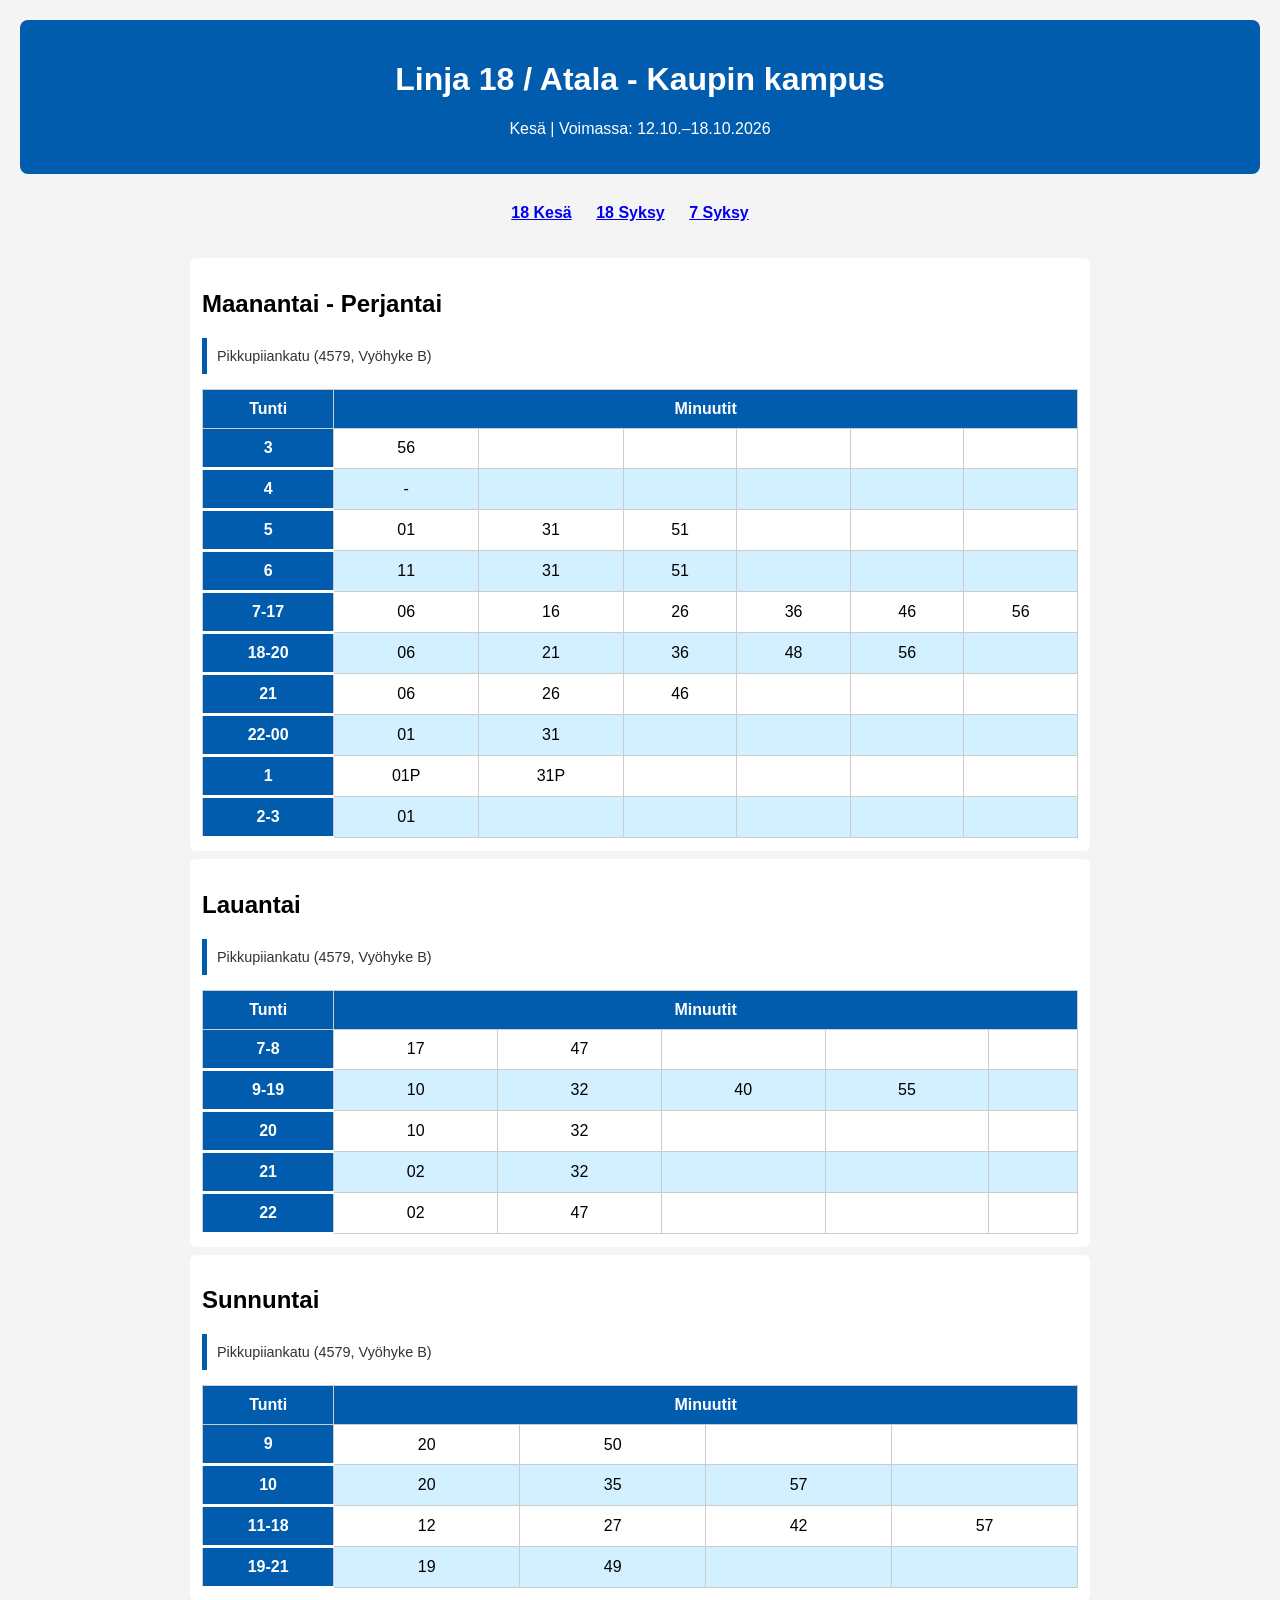
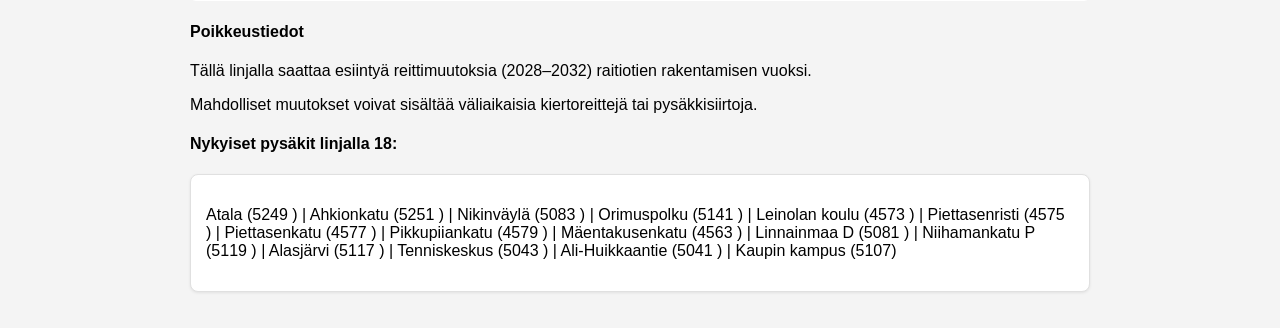
==== index.html @ 0ae75b6c "Update schedule dates and navigation links in index.html Updated the validity date for the schedule " ====
<!DOCTYPE html>
<html lang="fi">
<head>
    <meta charset="UTF-8">
    <meta name="viewport" content="width=device-width, initial-scale=1.0">
    <title>Linja-aikataulu</title>

    <link rel="stylesheet" href="styles.css">
    <link rel="stylesheet" href="print.css" media="print">
</head>

<body>

<header class="linja-otsikko">
    <h1>Linja 18 / Atala - Kaupin kampus</h1>
    <p>Kesä | Voimassa: 12.10.–18.10.2026</p>
</header>

<nav style="text-align:center; margin-bottom:20px;">
    <a href="/Aikataulut/Syysloma/" style="margin-right:20px; font-weight:bold;">18 Kesä</a>
    <a href="/Aikataulut/Syksy/" style="margin-right:20px; font-weight:bold;">18 Syksy</a>
    <a href="/Aikataulut/Linja7/" style="margin-right:20px; font-weight:bold;">7 Syksy</a>
</nav>

<main class="aikataulu-kontti">

    <section class="paiva-osio">
        <h2>Maanantai - Perjantai</h2>
        <div class="preview-box">Pikkupiiankatu (4579, Vyöhyke B)</div>
        <table id="arkipaivat-table"></table>
    </section>

    <section class="paiva-osio">
        <h2>Lauantai</h2>
        <div class="preview-box">Pikkupiiankatu (4579, Vyöhyke B)</div>
        <table id="lauantai-table"></table>
    </section>

    <section class="paiva-osio">
        <h2>Sunnuntai</h2>
        <div class="preview-box">Pikkupiiankatu (4579, Vyöhyke B)</div>
        <table id="sunnuntai-table"></table>
    </section>

    <section class="poikkeustiedot">
        <h4>Poikkeustiedot</h4>
        <p>Tällä linjalla saattaa esiintyä reittimuutoksia (2028–2032) raitiotien rakentamisen vuoksi.</p>
        <p>Mahdolliset muutokset voivat sisältää väliaikaisia kiertoreittejä tai pysäkkisiirtoja.</p>

        <h4>Nykyiset pysäkit linjalla 18:</h4>
        <div id="pysakki-lista"></div>
    </section>

</main>

<script src="script.js"></script>
</body>
</html>
---- styles.css ----
/* ------------------------------
   Värit ja perusasetukset
--------------------------------*/
:root {
  --dark-blue: #015CAD;
  --white: #ffffff;
  --black: #000000;
  --gray-bg: #f4f4f4;
}

body {
  font-family: 'Inter', sans-serif;
  margin: 0;
  padding: 20px;
  background-color: var(--gray-bg);
}

/* ------------------------------
   Print-painikkeet
--------------------------------*/
.print-buttons {
    margin-bottom: 20px;
    text-align: center;
}

.print-buttons button {
    background-color: var(--dark-blue);
    color: var(--white);
    border: none;
    padding: 10px 18px;
    margin: 5px;
    border-radius: 6px;
    font-size: 15px;
    cursor: pointer;
}

.print-buttons button:hover {
    background-color: #014a8a;
}

/* ------------------------------
   Otsikkopalkki
--------------------------------*/
.linja-otsikko {
  background-color: var(--dark-blue);
  color: var(--white);
  padding: 20px;
  text-align: center;
  border-radius: 8px;
  margin-bottom: 30px;
}

/* ------------------------------
   Esikatselulaatikko
--------------------------------*/
.preview-box {
  background: #fff;
  padding: 10px;
  border-left: 5px solid var(--dark-blue);
  margin-bottom: 15px;
  font-size: 0.9rem;
  color: #333;
}

/* ------------------------------
   Taulukon yleiset tyylit
--------------------------------*/
table {
  width: 100%;
  border-collapse: collapse;
  margin-top: 10px;
}

th, td {
  padding: 10px;
  text-align: center;
  border: 1px solid #ccc;
}

th {
  background-color: var(--dark-blue);
  color: var(--white);
  font-weight: bold;
}

/* Vuorotteluvärit */
tbody tr:nth-child(odd) td.minuutti-solu {
  background-color: #FFFFFF;
}

tbody tr:nth-child(even) td.minuutti-solu {
  background-color: #D2F0FF;
}

/* ------------------------------
   Taulukon solut
--------------------------------*/
td.tunti-solu {
  background-color: var(--dark-blue);
  color: var(--white);
  font-weight: bold;
  width: 15%;
  border-bottom: 3px solid var(--white);
}

td.minuutti-solu {
  background-color: var(--white);
  color: var(--black);
}

/* ------------------------------
   P-laatikko
--------------------------------*/
.p-laatikko {
  display: inline-block;
  background-color: #ffffff;
  color: #000000;
  border: 2px solid #ffffff;
  padding: 2px 6px;
  font-weight: bold;
  border-radius: 4px;
  margin-right: 8px;
}

/* ------------------------------
   Seliteteksti
--------------------------------*/
.seliteteksti {
  margin-top: 10px;
  font-size: 0.9rem;
  color: #000000;
  background-color: #ffffff;
  padding: 5px 0;
  text-align: left;
}

/* ------------------------------
   Layout-kontit
--------------------------------*/
.aikataulu-kontti {
  max-width: 900px;
  margin: 0 auto;
  padding: 16px;
}

.paiva-osio {
  margin-bottom: 8px;
  background: #ffffff;
  border-radius: 6px;
  padding: 12px;
}

/* ------------------------------
   Pysäkkilista
--------------------------------*/
#pysakki-lista {
    background: #ffffff;
    padding: 15px;
    border-radius: 8px;
    margin-top: 20px;
    border: 1px solid #e0e0e0;
    box-shadow: 0 1px 3px rgba(0,0,0,0.08);
}

#pysakki-lista h4 {
    font-size: 18px;
    font-weight: 600;
---- print.css ----
/* ------------------------------
   A4-sivun asetukset
--------------------------------*/
@page {
    size: A4 portrait;
    margin: 10mm;
}

/* ------------------------------
   Yleiset tulostusasetukset
--------------------------------*/
body {
    background: none !important;
    margin: 0;
    padding: 0;
    width: 100%;
    -webkit-print-color-adjust: exact;
    print-color-adjust: exact;
}

/* Piilota navigaatio ja print-painikkeet tulostuksessa */
nav,
.print-buttons {
    display: none !important;
}

/* ------------------------------
   Taulukot: estä katkeaminen
--------------------------------*/
table, thead, tbody, tr, td, th {
    page-break-inside: avoid !important;
}

/* ------------------------------
   Päiväosiot: aloita uusi sivu
--------------------------------*/
.paiva-osio {
    page-break-before: auto !important;
    page-break-inside: avoid !important;
}

/* ------------------------------
   Poikkeustiedot + pysäkkilista
--------------------------------*/
.poikkeustiedot,
#pysakki-lista {
    page-break-inside: avoid !important;
}

/* ------------------------------
   Otsikkopalkki tulostuksessa
--------------------------------*/
.linja-otsikko {
    background-color: var(--dark-blue) !important;
    color: var(--white) !important;
    page-break-inside: avoid !important;
}


/* ------------------------------
   Fonttikoot tulostukseen
--------------------------------*/
body, table, th, td {
    font-size: 12pt;
}

th, td {
    padding: 6px 8px;
}
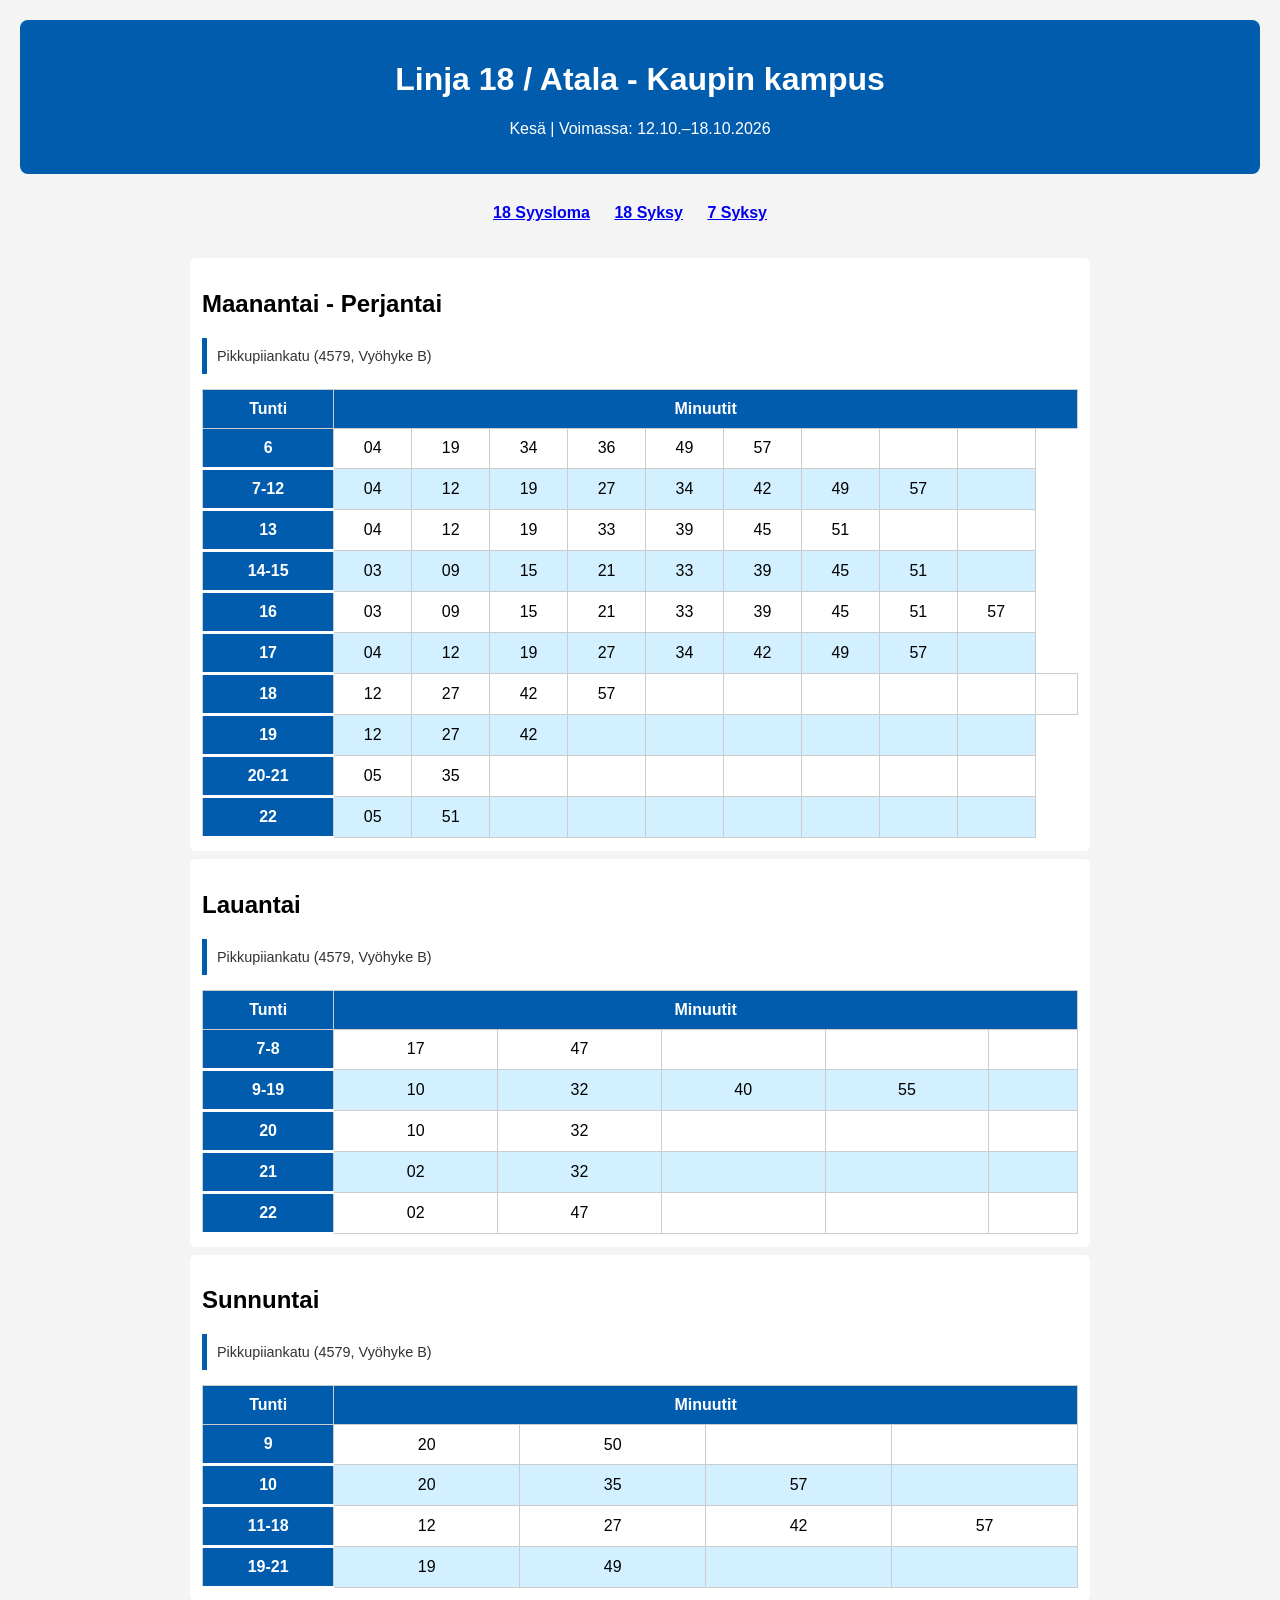
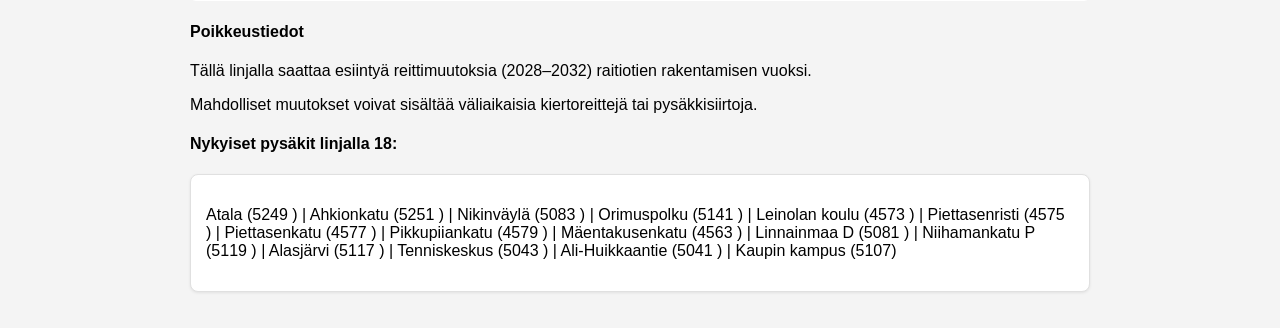
==== commit b849493a: "Fix HTML encoding issues in index.html" ====
--- a/index.html
+++ b/index.html
@@ -17,7 +17,7 @@
 </header>
 
 <nav style="text-align:center; margin-bottom:20px;">
-    <a href="/Aikataulut/Syysloma/" style="margin-right:20px; font-weight:bold;">18 Kesä</a>
+    <a href="/Aikataulut/Syysloma/" style="margin-right:20px; font-weight:bold;">18 Syysloma</a>
     <a href="/Aikataulut/Syksy/" style="margin-right:20px; font-weight:bold;">18 Syksy</a>
     <a href="/Aikataulut/Linja7/" style="margin-right:20px; font-weight:bold;">7 Syksy</a>
 </nav>
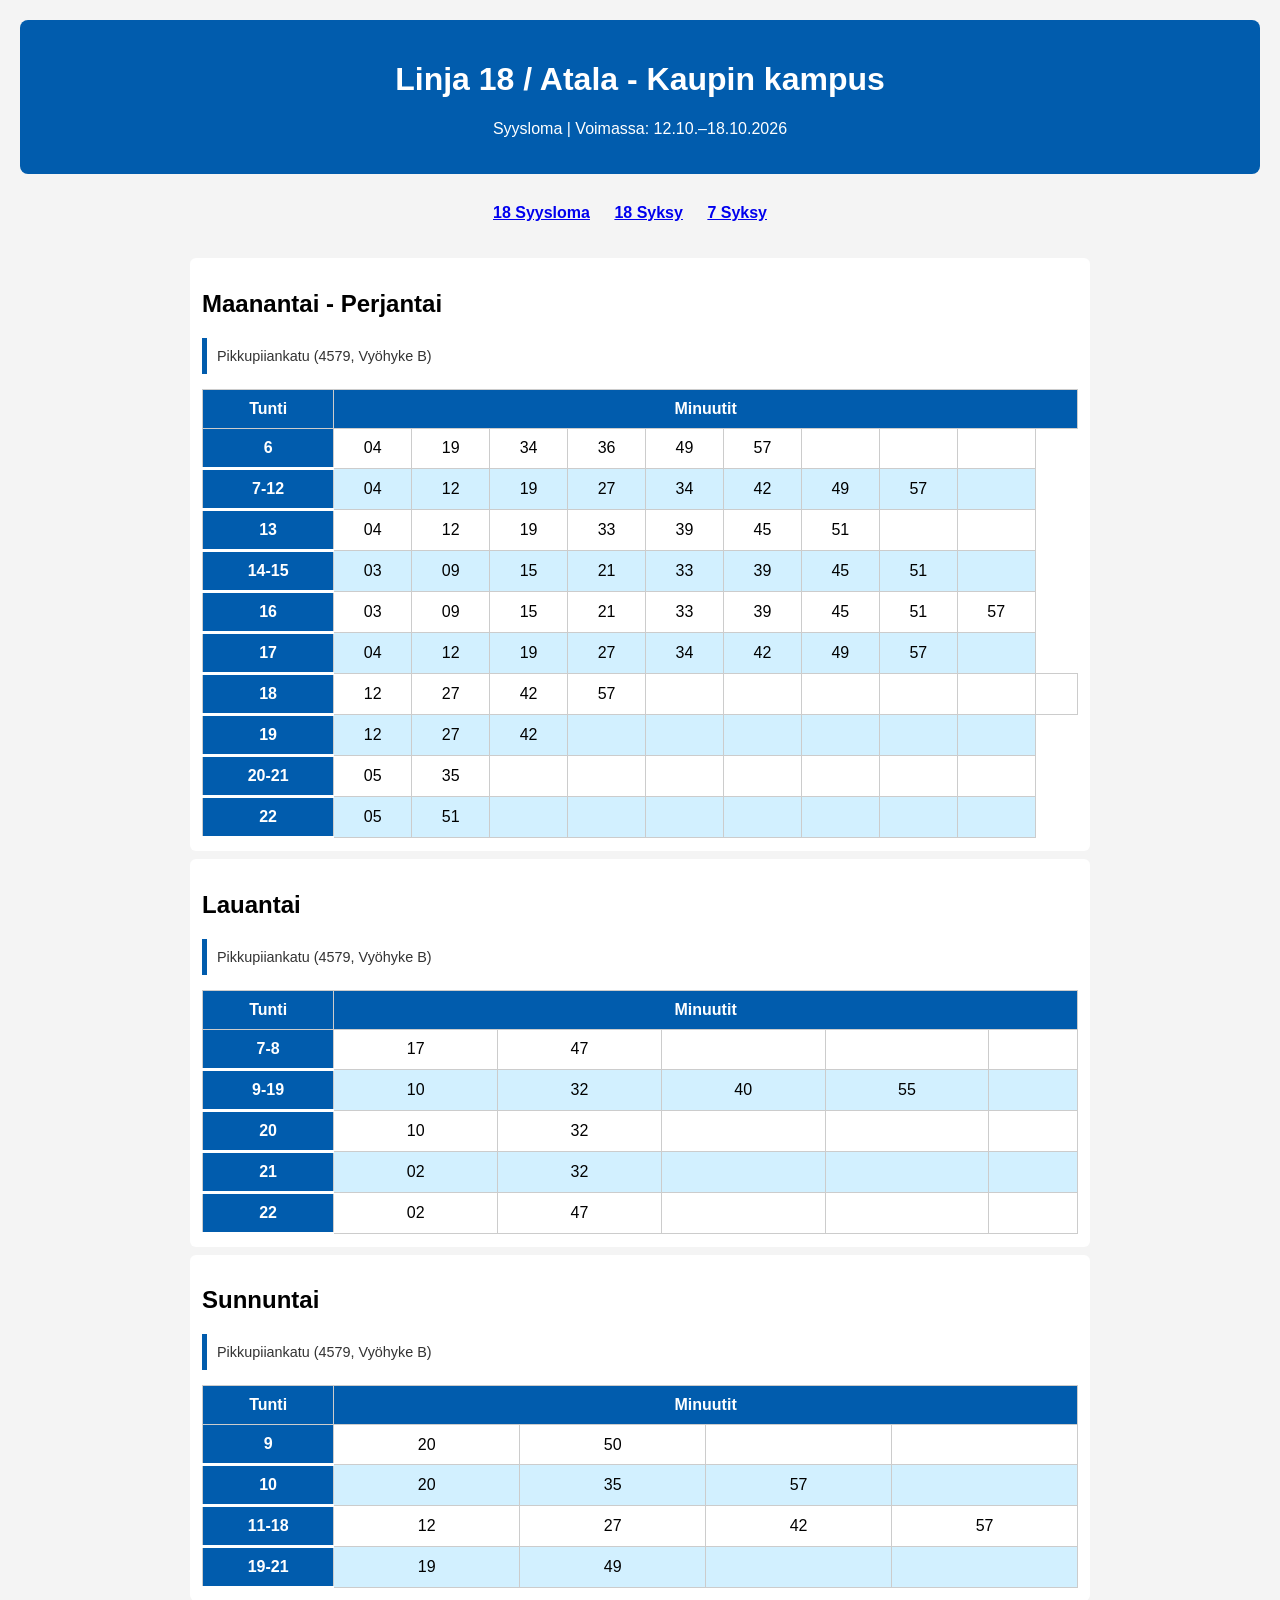
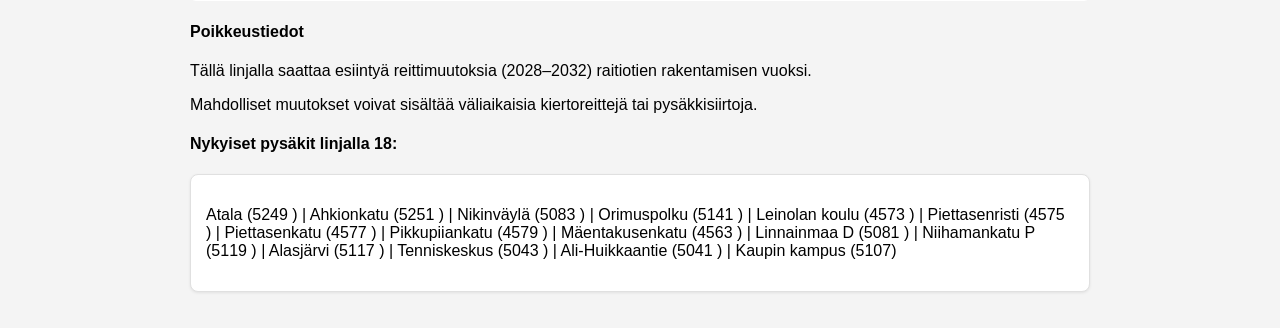
==== commit fc704567: "Update index.html" ====
--- a/index.html
+++ b/index.html
@@ -13,7 +13,7 @@
 
 <header class="linja-otsikko">
     <h1>Linja 18 / Atala - Kaupin kampus</h1>
-    <p>Kesä | Voimassa: 12.10.–18.10.2026</p>
+    <p>Syysloma | Voimassa: 12.10.–18.10.2026</p>
 </header>
 
 <nav style="text-align:center; margin-bottom:20px;">
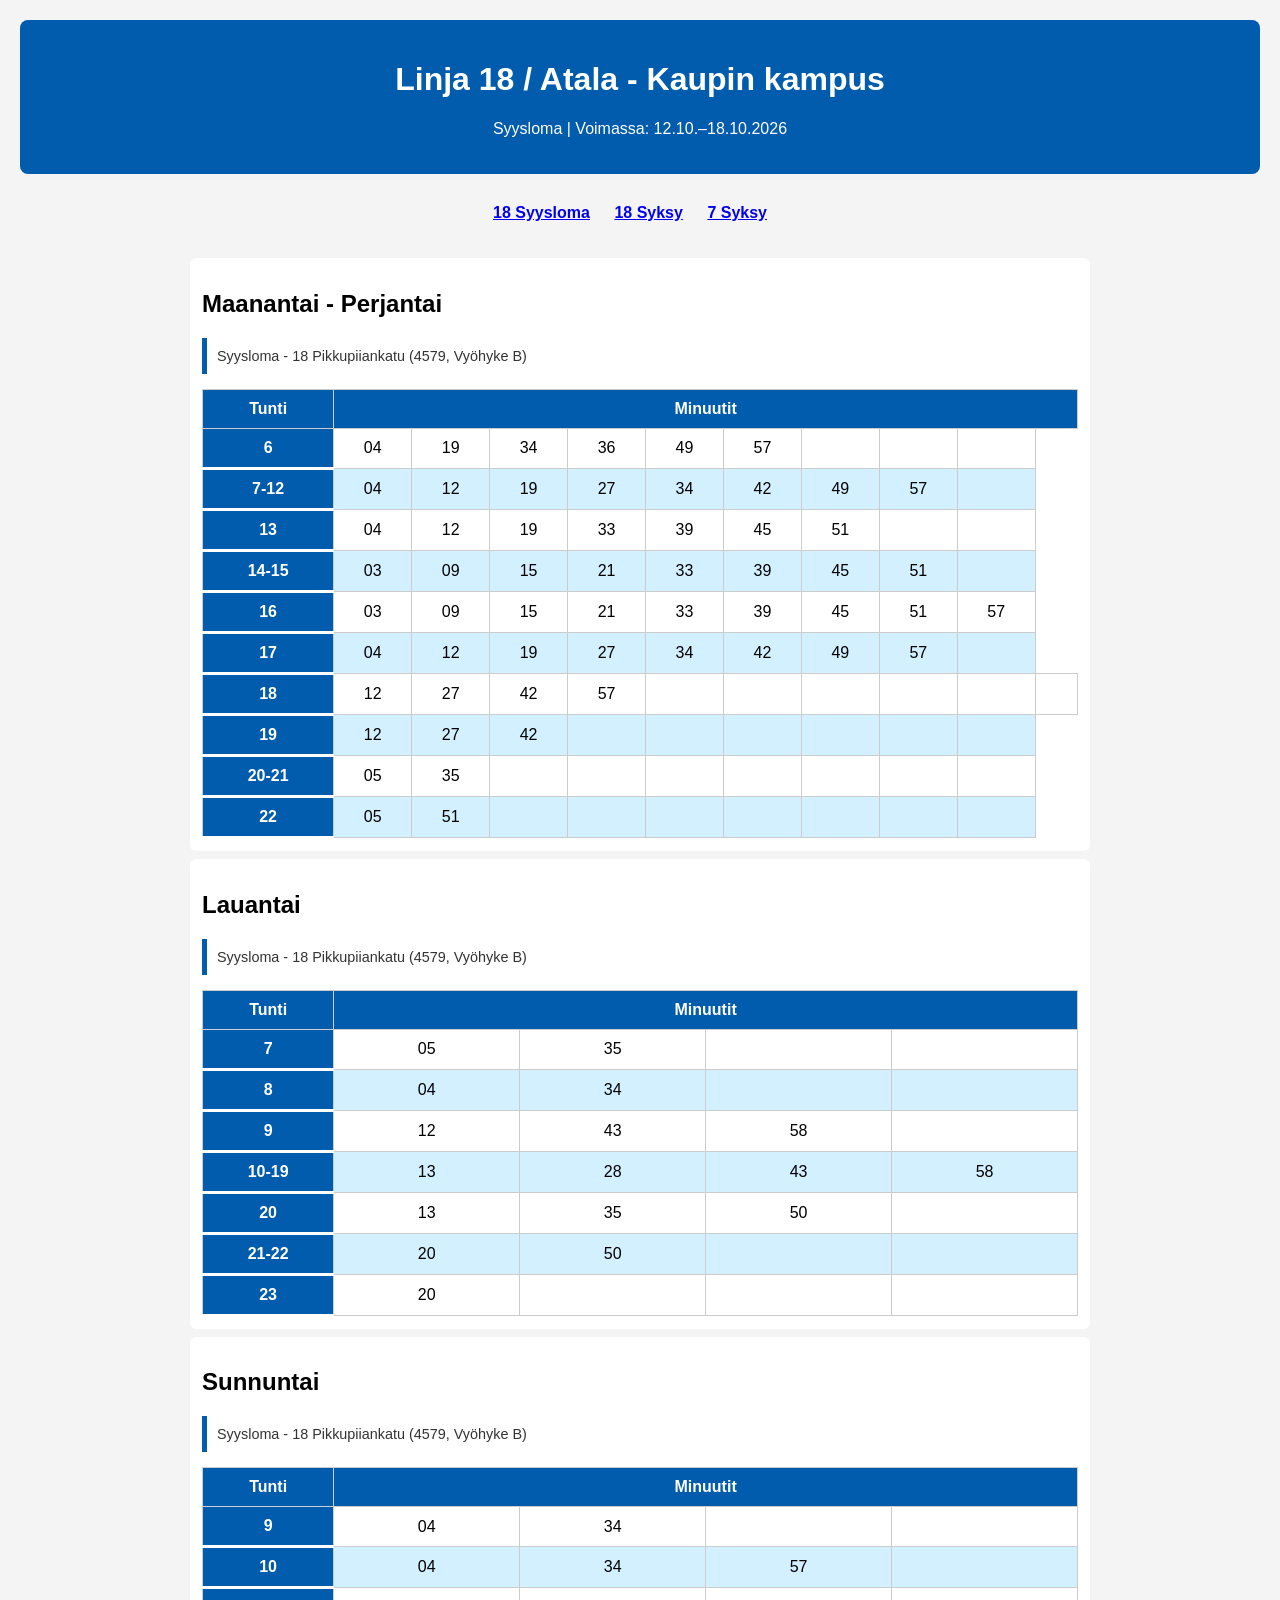
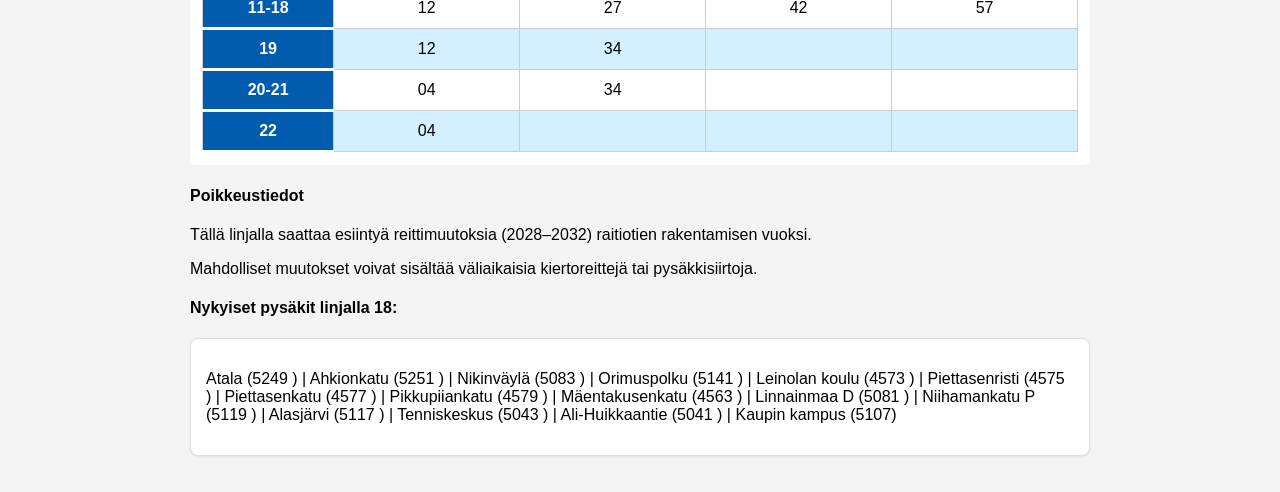
==== commit 0f2e5411: "Update index.html" ====
--- a/index.html
+++ b/index.html
@@ -26,19 +26,19 @@
 
     <section class="paiva-osio">
         <h2>Maanantai - Perjantai</h2>
-        <div class="preview-box">Pikkupiiankatu (4579, Vyöhyke B)</div>
+        <div class="preview-box">Syysloma - 18 Pikkupiiankatu (4579, Vyöhyke B)</div>
         <table id="arkipaivat-table"></table>
     </section>
 
     <section class="paiva-osio">
         <h2>Lauantai</h2>
-        <div class="preview-box">Pikkupiiankatu (4579, Vyöhyke B)</div>
+        <div class="preview-box">Syysloma - 18 Pikkupiiankatu (4579, Vyöhyke B)</div>
         <table id="lauantai-table"></table>
     </section>
 
     <section class="paiva-osio">
         <h2>Sunnuntai</h2>
-        <div class="preview-box">Pikkupiiankatu (4579, Vyöhyke B)</div>
+        <div class="preview-box">Syysloma - 18 Pikkupiiankatu (4579, Vyöhyke B)</div>
         <table id="sunnuntai-table"></table>
     </section>
 
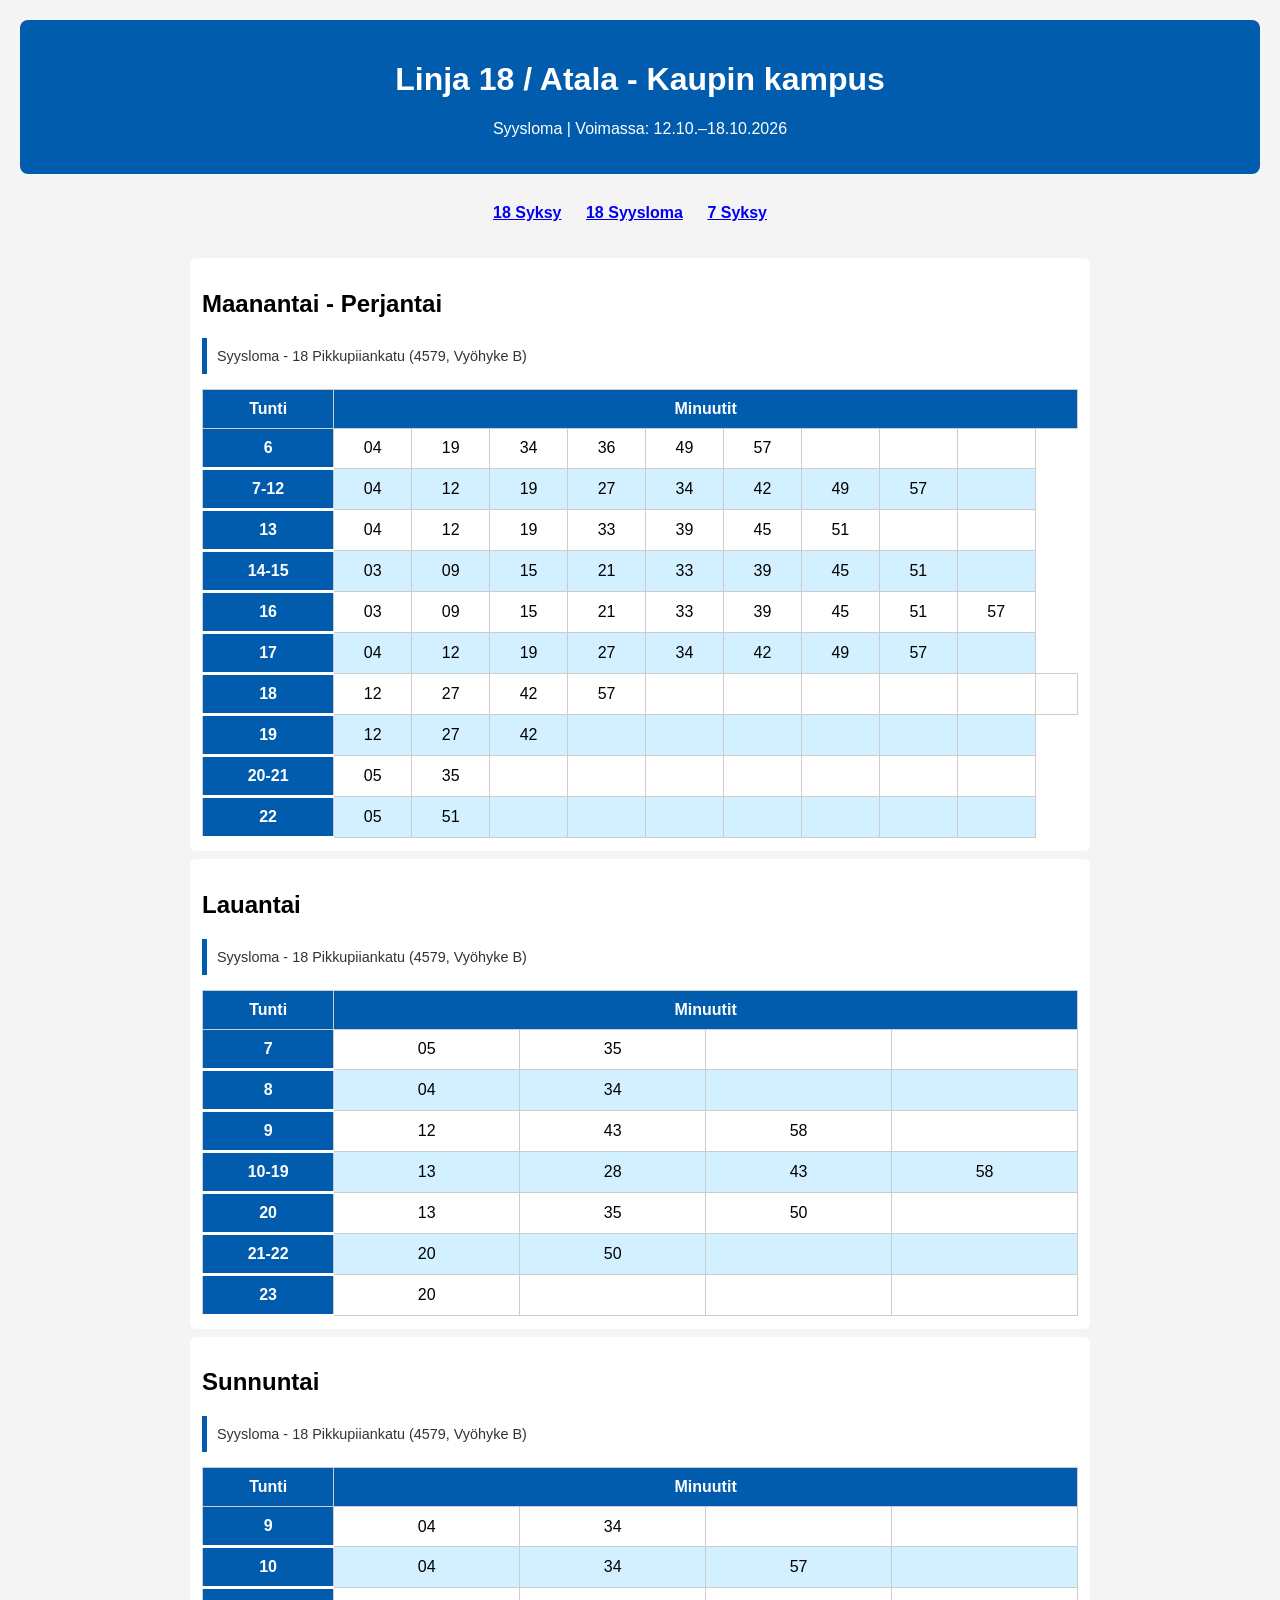
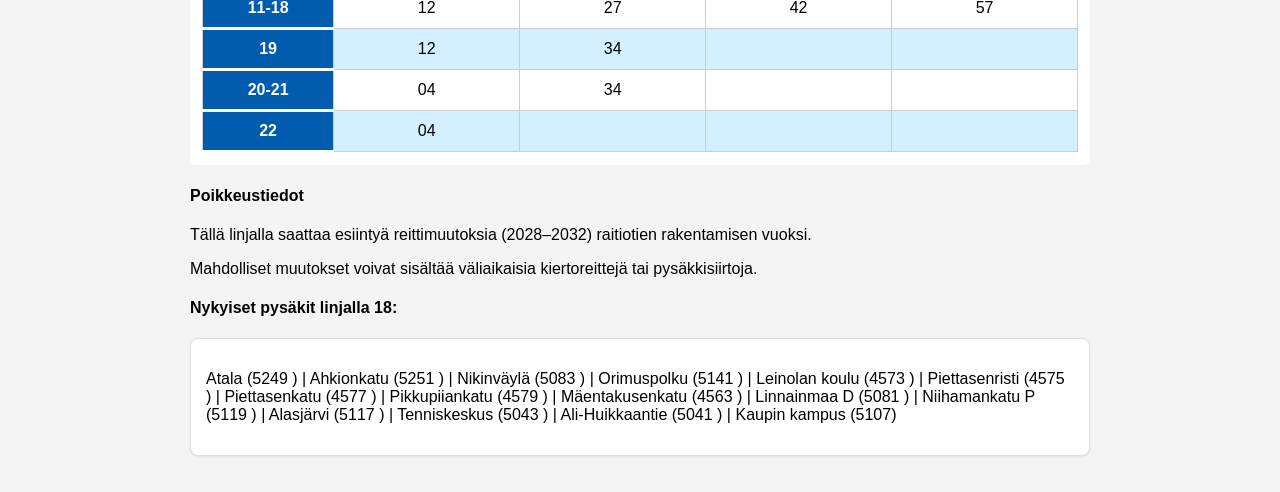
==== commit 9fb89b10: "Update index.html" ====
--- a/index.html
+++ b/index.html
@@ -17,8 +17,8 @@
 </header>
 
 <nav style="text-align:center; margin-bottom:20px;">
+    <a href="/Aikataulut/Syksy/" style="margin-right:20px; font-weight:bold;">18 Syksy</a>
     <a href="/Aikataulut/Syysloma/" style="margin-right:20px; font-weight:bold;">18 Syysloma</a>
-    <a href="/Aikataulut/Syksy/" style="margin-right:20px; font-weight:bold;">18 Syksy</a>
     <a href="/Aikataulut/Linja7/" style="margin-right:20px; font-weight:bold;">7 Syksy</a>
 </nav>
 
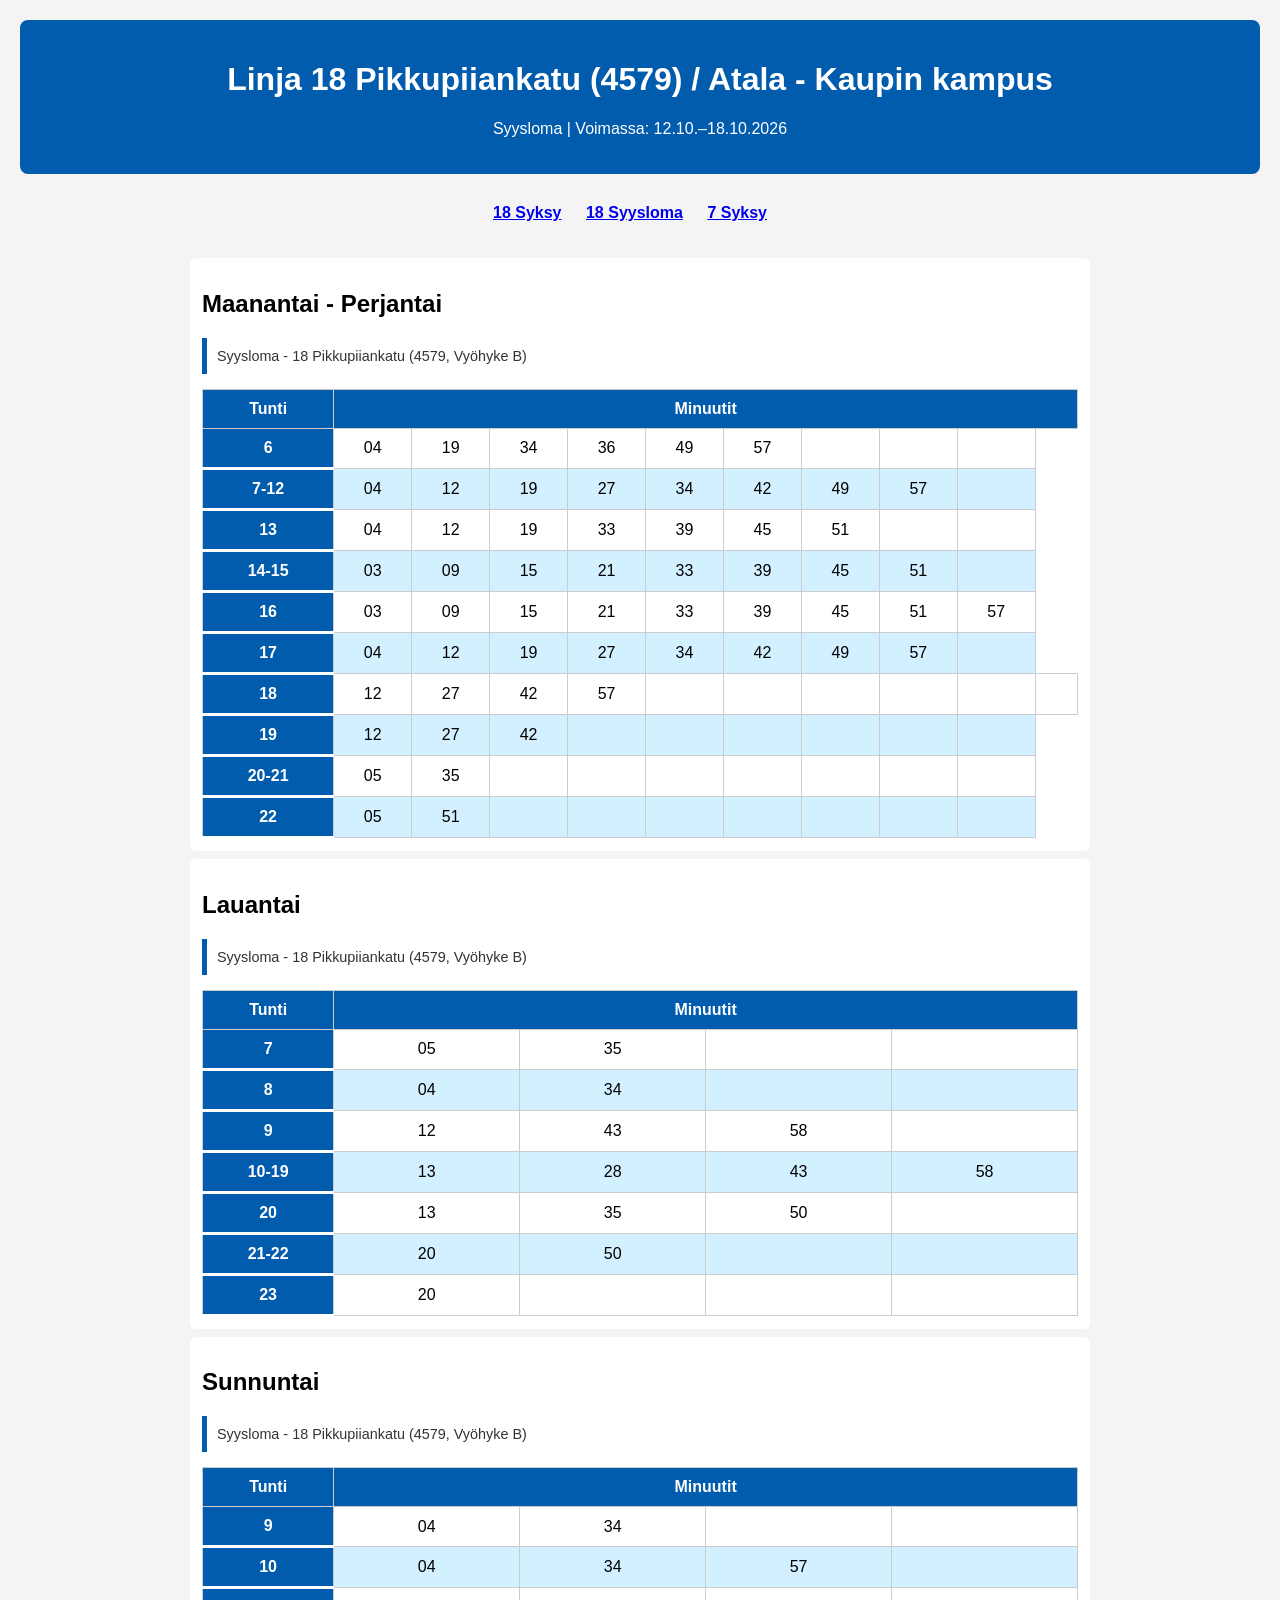
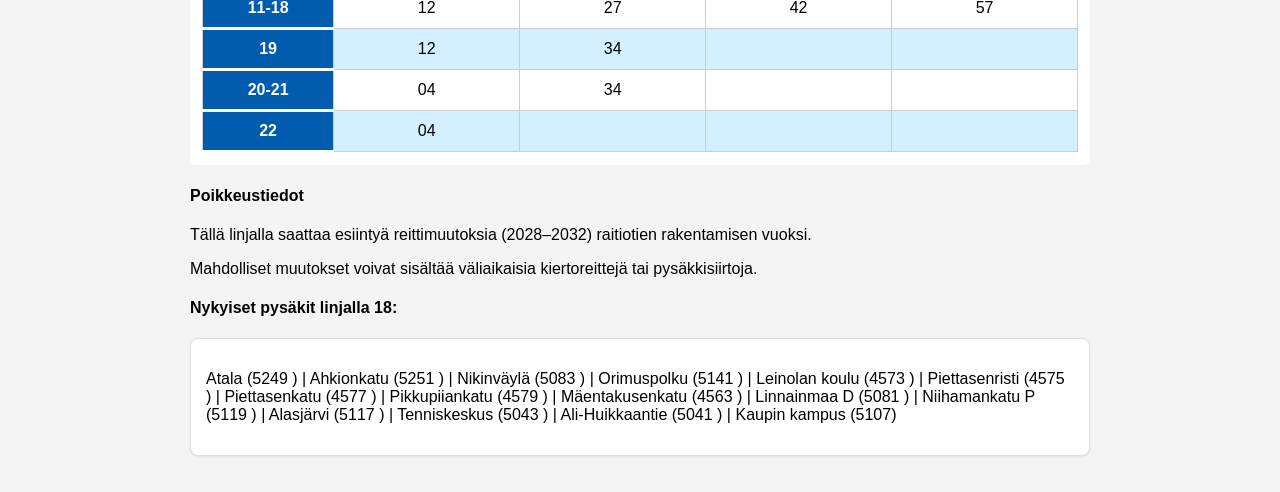
==== commit 41a2e9d6: "Update header title and maintain structure" ====
--- a/index.html
+++ b/index.html
@@ -12,7 +12,7 @@
 <body>
 
 <header class="linja-otsikko">
-    <h1>Linja 18 / Atala - Kaupin kampus</h1>
+    <h1>Linja 18 Pikkupiiankatu (4579) / Atala - Kaupin kampus</h1>
     <p>Syysloma | Voimassa: 12.10.–18.10.2026</p>
 </header>
 
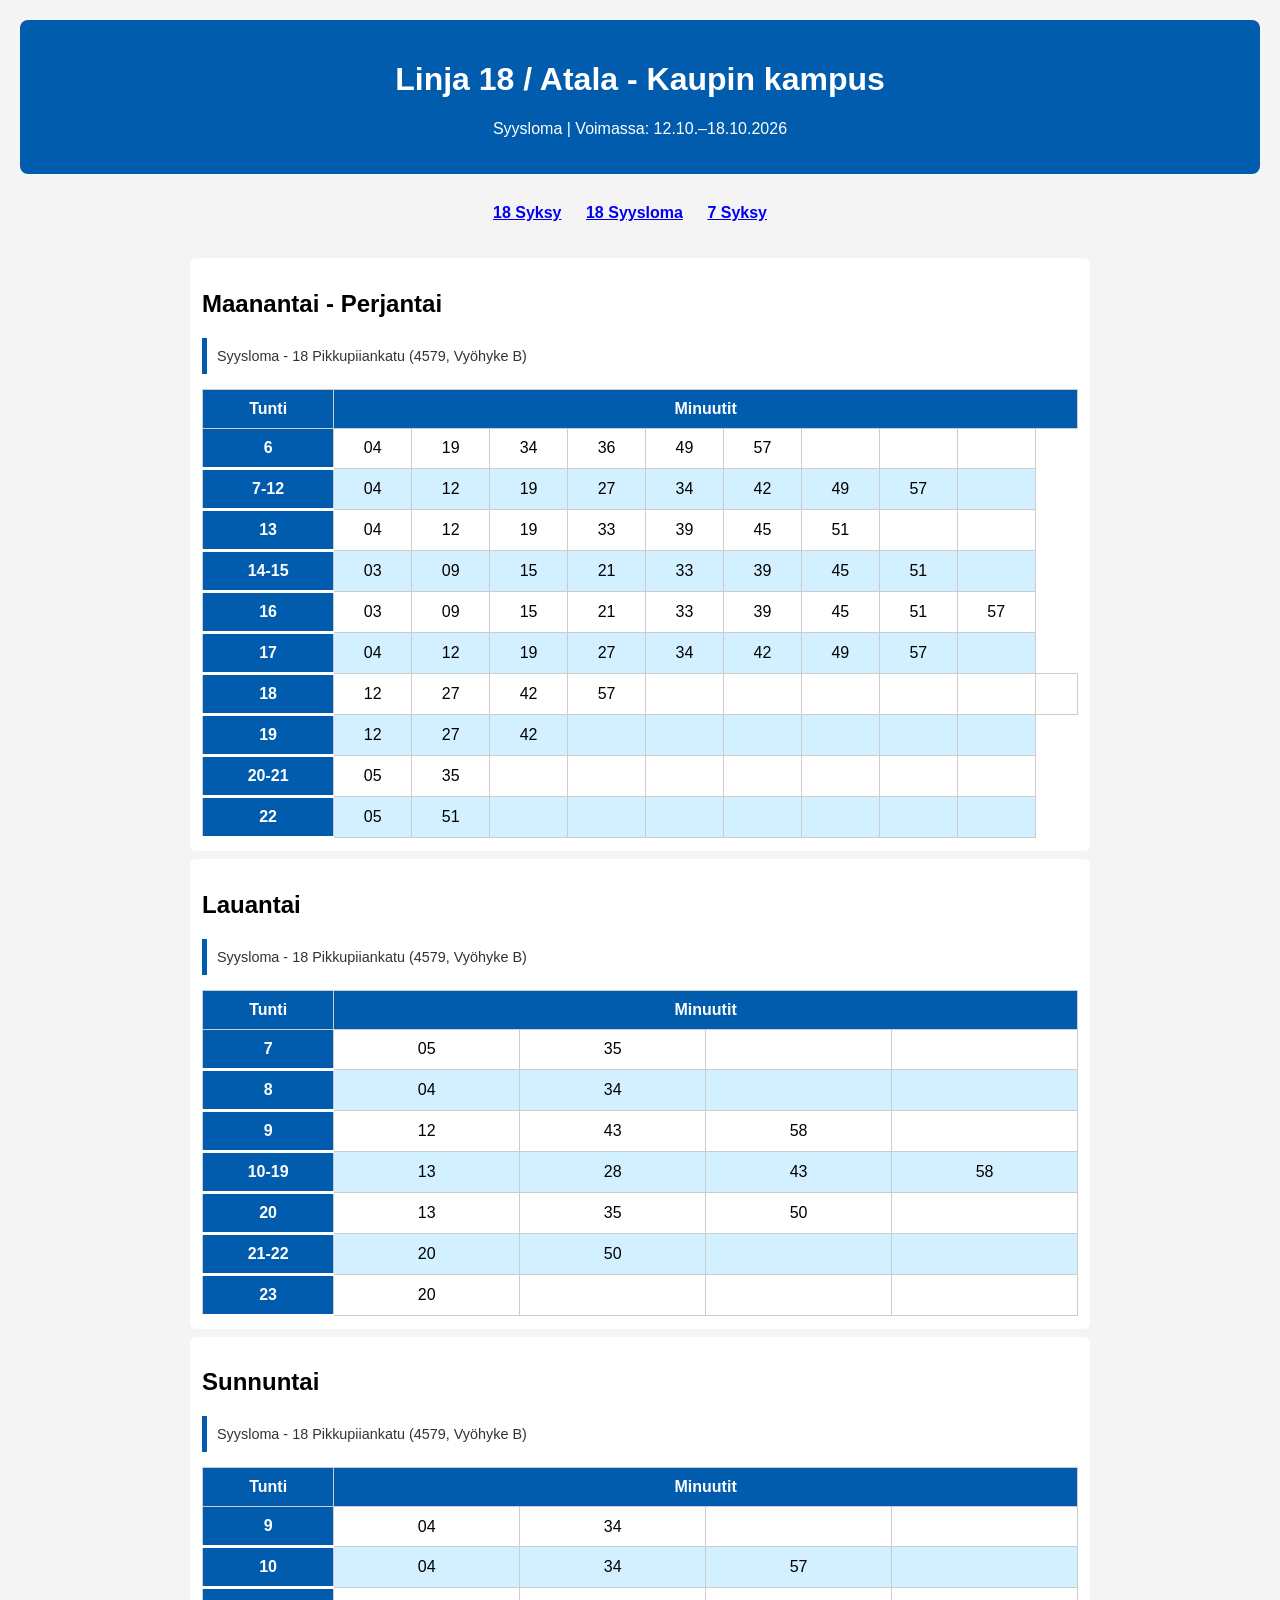
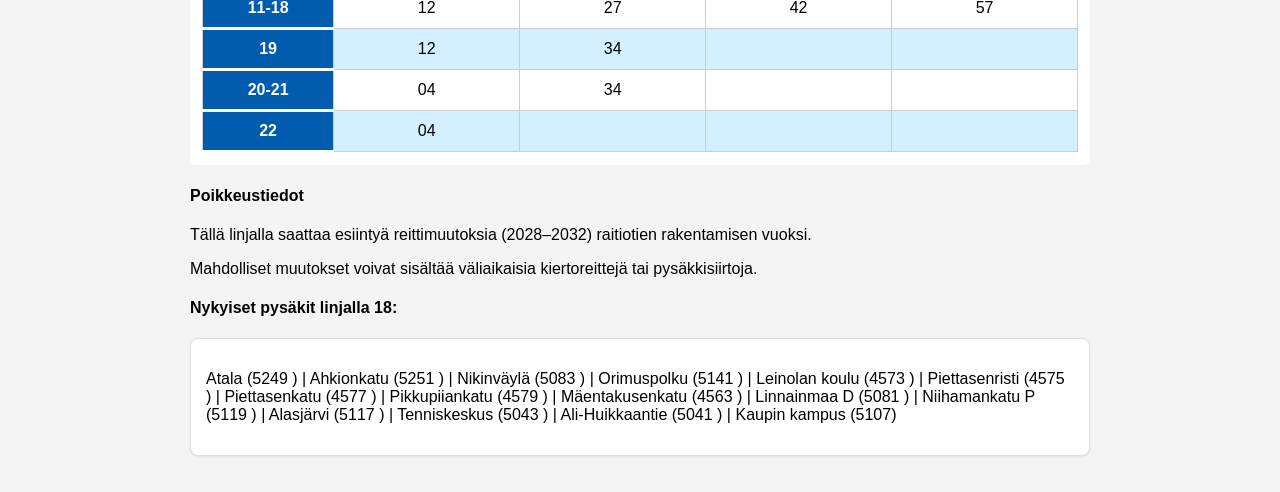
==== commit 98359b92: "Modify header title in index.html Updated header title and maintained structure." ====
--- a/index.html
+++ b/index.html
@@ -12,7 +12,7 @@
 <body>
 
 <header class="linja-otsikko">
-    <h1>Linja 18 Pikkupiiankatu (4579) / Atala - Kaupin kampus</h1>
+    <h1>Linja 18 / Atala - Kaupin kampus</h1>
     <p>Syysloma | Voimassa: 12.10.–18.10.2026</p>
 </header>
 
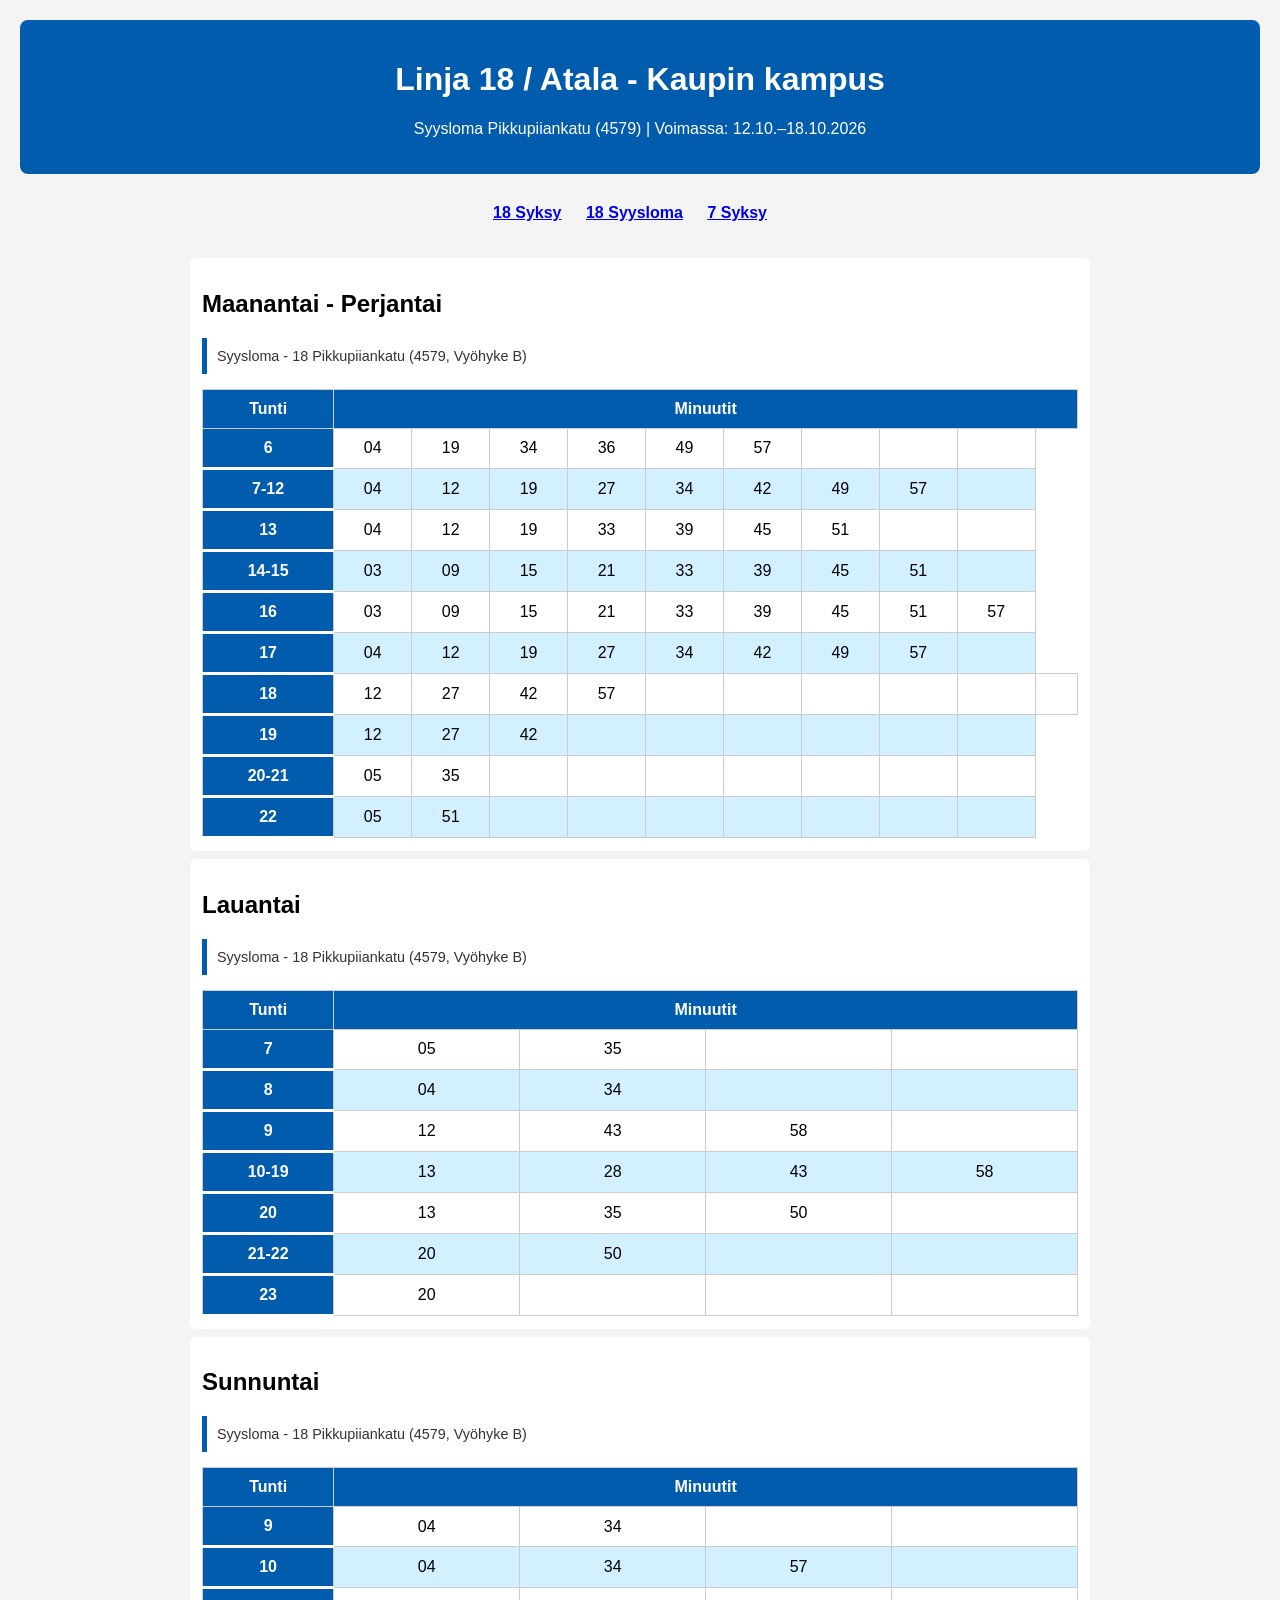
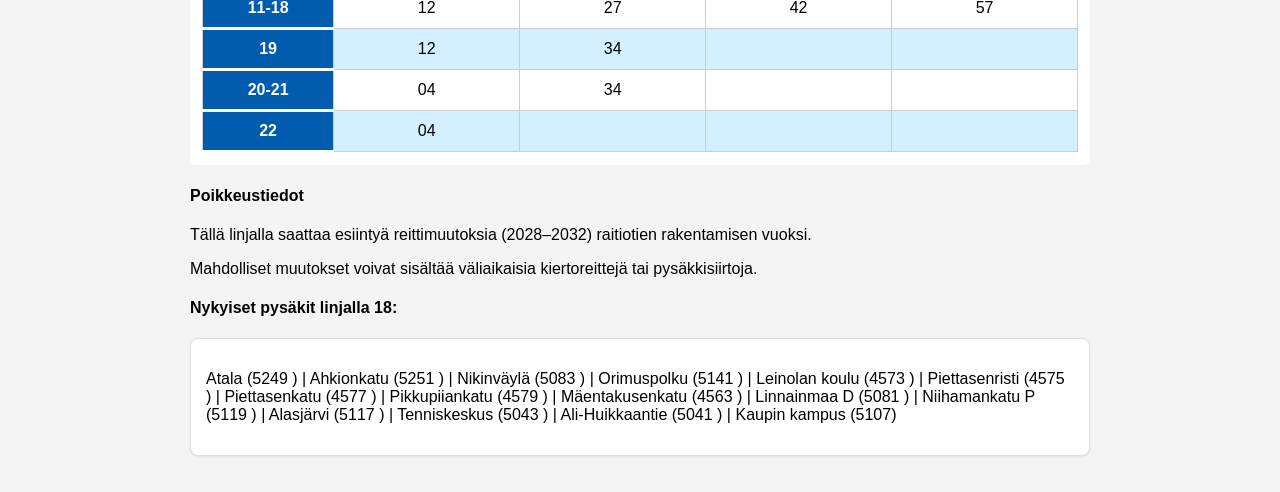
==== commit c5a4022f: "Modify header and main content in index.html Updated the header information and added details about " ====
--- a/index.html
+++ b/index.html
@@ -13,7 +13,7 @@
 
 <header class="linja-otsikko">
     <h1>Linja 18 / Atala - Kaupin kampus</h1>
-    <p>Syysloma | Voimassa: 12.10.–18.10.2026</p>
+    <p>Syysloma Pikkupiiankatu (4579) | Voimassa: 12.10.–18.10.2026</p>
 </header>
 
 <nav style="text-align:center; margin-bottom:20px;">
